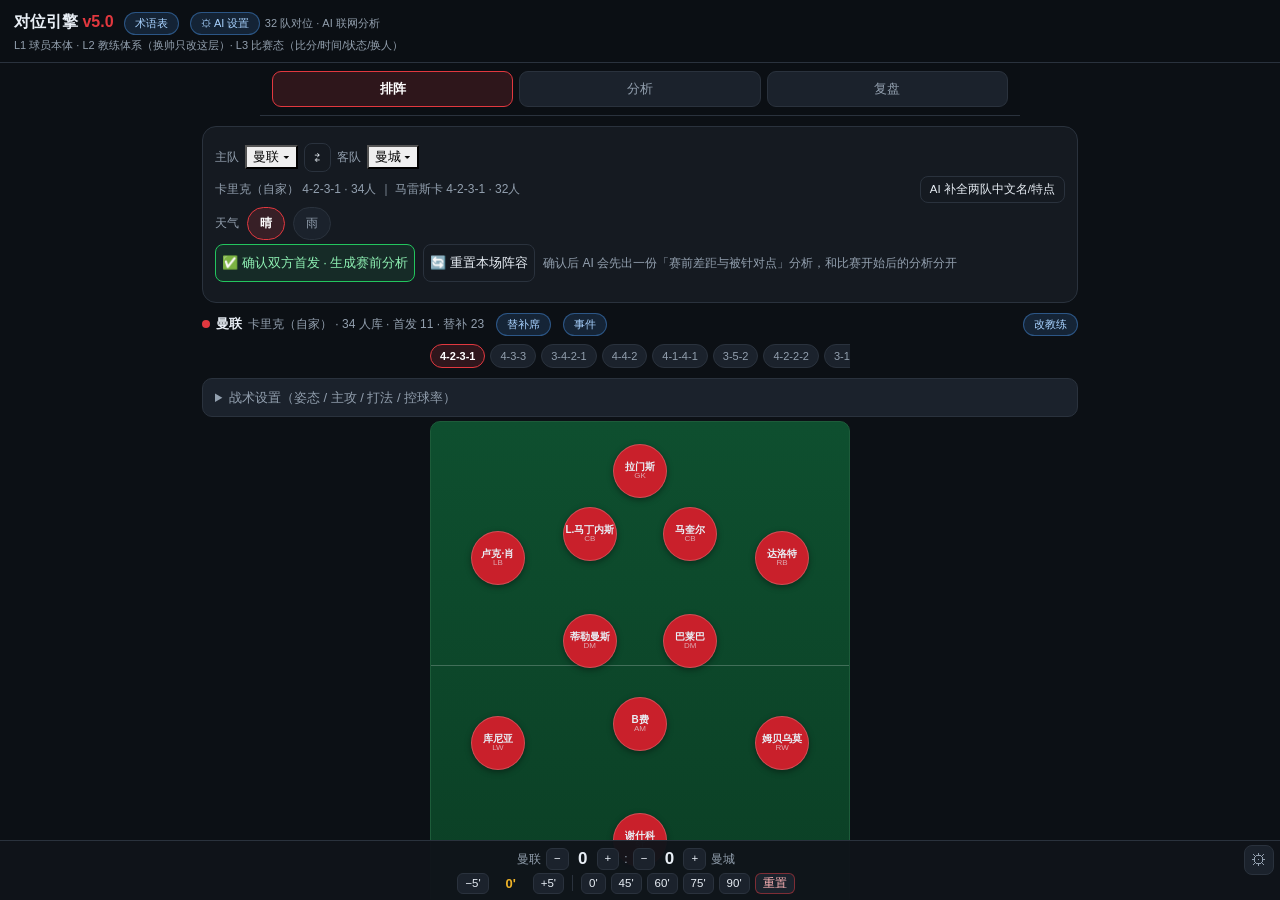
==== tacticboard-engine/index.html @ 01a0c0bc "fix: 修复 GitHub Pages 构建——deepseek-harness gitlink 移除并删除本地副本；tacticboard-engine 从子模块指针转为普通文件（线上引擎 404" ====
<!DOCTYPE html>
<html lang="zh-CN"><head>
<meta charset="utf-8">
<meta name="viewport" content="width=device-width,initial-scale=1,maximum-scale=1,user-scalable=no,viewport-fit=cover">
<meta name="theme-color" content="#0c1015">
<title>对位引擎 v5.0</title>
<link rel="stylesheet" href="engine.css?v=5">
</head>
<body>
<script>
if(location.search.indexOf('embed=1')>=0){document.documentElement.className='embed';}
</script>
<div id="scroll">
<header>
  <h1>对位引擎 <b>v5.0</b>
    <button class="hbtn" onclick="openTermsAll()">术语表</button>
    <button class="hbtn" onclick="TBSettings.open()">⚙ AI 设置</button>
    <span class="mut" style="font-weight:400;font-size:11px">32 队对位 · AI 联网分析</span></h1>
  <div class="sub">L1 球员本体 · L2 教练体系（换帅只改这层）· L3 比赛态（比分/时间/状态/换人）</div>
</header>
<nav id="tabs">
  <button data-tab="lineup" class="on">排阵</button>
  <button data-tab="analysis">分析</button>
  <button data-tab="log">复盘</button>
</nav>
<main>
  <section id="pane-lineup" class="pane on">
    <section id="setup" class="card"></section>
    <section id="pitches"></section>
  </section>
  <section id="pane-analysis" class="pane">
    <section id="analysis"></section>
  </section>
  <section id="pane-log" class="pane">
    <section id="log"></section>
  </section>
</main>
</div>
<div id="hud"></div>
<div id="hudCfg"></div>
<div id="hudShow" class="hudshow" onclick="showHud()">比分 ▲</div>
<div id="sheet"></div>
<script src="../ai/keystore.js?v=1"></script>
<script src="../ai/agent-core.js?v=3"></script>
<script src="../ai/tools-web.js?v=3"></script>
<script src="../ai/settings.js?v=1"></script>
<script src="js/eng-data.js?v=5"></script>
<script src="../data/squads_pl.js?v=6"></script>
<script src="../data/squads_eu.js?v=6"></script>
<script src="js/squads-bridge.js?v=3"></script>
<script src="js/eng-app.js?v=21"></script>
</body></html>
---- tacticboard-engine/engine.css ----
:root{--bg:#0c1015;--card:#151a21;--card2:#1b222c;--line:#2a323d;--txt:#e8eef5;--mut:#93a0af;
--red:#e2383f;--green:#23c55e;--amber:#f0b429;--blue:#4ea1ff;--pitchA:#0e4f2f;--pitchB:#0b3f25}
*{box-sizing:border-box;-webkit-tap-highlight-color:transparent}
html{-webkit-text-size-adjust:100%;text-size-adjust:100%}
body{margin:0;background:var(--bg);color:var(--txt);font:14px/1.5 -apple-system,BlinkMacSystemFont,"PingFang SC",Roboto,"Microsoft YaHei",sans-serif;
  height:100vh;height:100dvh;overflow:hidden}
/* 滚动只发生在 #scroll 内层：文档级永不滚动 → position:fixed 的比分牌在 iOS iframe 里也纹丝不动 */
#scroll{height:100%;overflow-y:auto;-webkit-overflow-scrolling:touch;overscroll-behavior:contain}
header{position:sticky;top:0;z-index:50;background:rgba(12,16,21,.95);backdrop-filter:blur(10px);border-bottom:1px solid var(--line);padding:10px 14px 8px}
h1{margin:0;font-size:16px;font-weight:800}h1 b{color:var(--red)}
.sub{font-size:11px;color:var(--mut);margin-top:2px}
main{max-width:900px;margin:0 auto;padding:10px 12px calc(var(--hud-h,104px) + 18px)}
.card{background:var(--card);border:1px solid var(--line);border-radius:14px;padding:12px;margin-bottom:10px}
.row{display:flex;align-items:center;gap:8px;margin:4px 0}
.mut{color:var(--mut);font-size:12px}
.fml{font-size:13px;font-weight:600}
details{margin:4px 0;border:1px solid var(--line);border-radius:10px;background:var(--card2)}
summary{padding:9px 12px;font-size:13px;cursor:pointer;color:var(--mut)}
.grid2{display:grid;grid-template-columns:1fr 1fr;gap:6px;padding:0 8px 8px}
.tb{background:var(--card);border:1px solid var(--line);color:var(--txt);border-radius:8px;padding:9px 6px;font-size:13px;font-family:inherit}
.tb.on{border-color:var(--red);background:rgba(226,56,63,.14);font-weight:700}
.pitchwrap{margin-bottom:10px}
.phead{display:flex;align-items:center;gap:6px;font-size:13px;margin:2px 0 6px}
.phead .dot{width:8px;height:8px;border-radius:50%;display:inline-block}
.postureHint{font-size:11px;color:#93a0af;text-align:left;margin:0 0 5px;padding:0 2px;line-height:1.4}
.frow{display:flex;gap:5px;overflow-x:auto;padding:2px 0 6px;max-width:420px;margin:0 auto;scrollbar-width:none}
.fchip{flex:0 0 auto;background:var(--card2);border:1px solid var(--line);color:var(--mut);border-radius:99px;padding:5px 9px;font-size:11px;font-family:inherit}
.fchip.on{border-color:var(--red);color:#fff;background:rgba(226,56,63,.16);font-weight:700}
.wxchip{padding:7px 12px;font-size:12px}
.frow.tax{justify-content:center;gap:4px;flex-wrap:wrap}
.fbrk{flex-basis:100%;height:0}
.fchip.desperate{border-color:rgba(226,56,63,.45);color:#ffb4b7}
.fchip.desperate.on{background:rgba(226,56,63,.28);border-color:var(--red);color:#fff}
.fchip.lead{border-color:rgba(78,161,255,.45);color:#a8d2ff}
.fchip.lead.on{background:rgba(78,161,255,.22);border-color:var(--blue);color:#fff}
.sep2{width:1px;height:14px;background:var(--line);margin:0 2px}
.cf{display:inline-block;font-size:10px;border:1px solid;border-radius:99px;padding:0 7px;margin-left:6px;vertical-align:1px}
.legend .at{font-size:12.5px}
.tchips{display:flex;flex-wrap:wrap;gap:6px;margin:2px 0}
.tchip{background:rgba(78,161,255,.14);border:1px solid rgba(78,161,255,.45);color:#a8d2ff;
border-radius:99px;padding:6px 12px;font-size:13px;font-family:inherit}
.tchip:active{transform:scale(.95)}
.pl{margin-top:6px;font-size:13px;color:#bfe3c9;background:rgba(35,197,94,.08);
border-left:2px solid rgba(35,197,94,.5);padding:6px 9px;border-radius:0 6px 6px 0;line-height:1.55}
.pl b{color:#8ef0b3}
.hbtn{background:rgba(78,161,255,.14);border:1px solid rgba(78,161,255,.4);color:#a8d2ff;
border-radius:99px;padding:3px 10px;font-size:11px;font-family:inherit;margin-left:6px}
.mini:active,.tb:active,.fchip:active,.pr:active{transform:scale(.93)}
.mn.pop,.sc.pop{animation:pop .38s ease-out}
@keyframes pop{0%{color:#fff;transform:scale(1.35)}60%{color:var(--amber);transform:scale(1.08)}100%{transform:scale(1)}}
.tk{transition:transform .12s}
.tk:active{transform:translate(-50%,-50%) scale(.9)}
.pitch{position:relative;width:100%;max-width:420px;aspect-ratio:.86;margin:0 auto;background:linear-gradient(180deg,var(--pitchA),var(--pitchB));border:1px solid #1d5c3a;border-radius:10px;overflow:hidden}
.pitch:before{content:"";position:absolute;left:0;right:0;top:50%;height:1px;background:rgba(255,255,255,.22)}
.tk{position:absolute;transform:translate(-50%,-50%);background:#c9202b;border:1.5px solid #fff3;border-radius:50%;width:54px;height:54px;display:flex;flex-direction:column;align-items:center;justify-content:center;font-size:9px;line-height:1.1;text-align:center;box-shadow:0 2px 6px #0006}
.tk b{font-size:10px;font-weight:700;max-width:52px;overflow:hidden;white-space:nowrap}
.tk i{font-style:normal;opacity:.65;font-size:8px}
.tk em{position:absolute;top:-7px;right:-5px;font-style:normal;font-size:13px}
.tk .sbm{position:absolute;bottom:-8px;left:50%;transform:translateX(-50%);font-style:normal;
font-size:9px;background:#111a22;border:1px solid rgba(35,197,94,.6);color:#8ef0b3;
border-radius:99px;padding:1px 5px;white-space:nowrap}
.tk.empty{background:#ffffff10;border:1px dashed #ffffff45;color:#ffffff90}
.tk[data-w=a]{background:#1f6feb}
.hint{font-size:10.5px;color:#6b7887;text-align:center;margin-top:4px}
.sec{font-size:11px;letter-spacing:1.6px;color:var(--mut);margin:14px 0 6px;font-weight:700}
.ac{background:var(--card);border:1px solid var(--line);border-left:3px solid var(--mut);border-radius:10px;padding:10px 11px;margin-bottom:8px}
.ac.l1{border-left-color:var(--amber)}
.ac.l2{border-left-color:var(--red);background:linear-gradient(180deg,rgba(226,56,63,.07),var(--card) 60%)}
.ix{font-size:11.5px;color:#ffb4b7;margin-top:6px;padding:6px 8px;border-radius:7px;background:rgba(226,56,63,.08);border:1px dashed rgba(226,56,63,.28);line-height:1.5}
/* ===== AI 分析层 ===== */
.aibar{display:flex;align-items:center;gap:8px;flex-wrap:wrap;margin:2px 0 10px}
.aiseg{display:flex;background:var(--card2);border:1px solid var(--line);border-radius:10px;padding:2px;gap:2px}
.aiseg button{background:none;border:0;color:var(--mut);font-family:inherit;font-size:12px;padding:6px 10px;border-radius:8px}
.aiseg button.on{background:rgba(226,56,63,.18);color:#fff;font-weight:700}
.aibtns{margin-left:auto;display:flex;gap:6px}
.aibtn{background:var(--card2);border:1px solid var(--line);color:var(--txt);border-radius:9px;
  padding:7px 11px;font-size:12px;font-family:inherit}
.aibtn.live{border-color:rgba(78,161,255,.5);color:#a8d2ff}
.aibtn[disabled]{opacity:.55}
.aihint{font-size:11.5px;color:var(--mut);width:100%;line-height:1.5}
.aihint.warn{color:#ffd479}
.aihint.bad{color:#ffb4b7}
.aiprog{width:100%;height:4px;border-radius:99px;background:#ffffff12;overflow:hidden;margin:4px 0 3px}
.aiprogb{height:100%;background:linear-gradient(90deg,#4ea1ff,#23c55e);transition:width .3s}
.aistage{font-size:11px;color:#a8d2ff}
.aipart{font-size:11px;color:#7d8a99;margin-top:4px;white-space:pre-wrap;max-height:56px;overflow:hidden}
.aicard.expired{opacity:.55}
.aistale{font-size:11.5px;color:#ffd479;background:rgba(240,180,41,.1);
  border:1px dashed rgba(240,180,41,.45);border-radius:8px;padding:7px 9px;margin:0 0 8px;line-height:1.5}
.aibadge{display:inline-block;background:#4ea1ff;color:#04121f;font-weight:800;font-size:9.5px;
  border-radius:4px;padding:1px 4px;margin-right:5px;vertical-align:1px}
.aicard .md p{margin:2px 0;font-size:13px;line-height:1.65;color:var(--txt)}
.aicard .md .mdh{font-weight:800;margin:6px 0 2px}
.aicard .md .mdh1{font-size:15px}.aicard .md .mdh2{font-size:14px}.aicard .md .mdh3{font-size:13px}
.aicard .md ul,.aicard .md ol{margin:3px 0;padding-left:18px}
.aicard .md li{font-size:13px;line-height:1.6}
.aicard .md blockquote{border-left:2px solid var(--blue);padding-left:8px;color:#bcd8ff;margin:5px 0;font-size:12.5px}
.aicard .md code{background:#ffffff12;border-radius:4px;padding:1px 4px;font-size:12px}
.aicard .md pre.mdpre{background:#0b1017;border:1px solid var(--line);border-radius:8px;padding:8px;overflow:auto;font-size:11.5px}
.aifield{margin:10px 0}
.aifield label{display:block;font-size:11.5px;color:var(--mut);margin-bottom:4px}
.aifield input{width:100%;background:var(--card2);border:1px solid var(--line);color:var(--txt);
  border-radius:9px;padding:10px 11px;font-size:13px;font-family:inherit;outline:none}
.aifield input:focus{border-color:var(--red)}
.airow{display:flex;gap:6px}.airow input{flex:1}
.aipresets{display:flex;flex-wrap:wrap;gap:6px}
.aipreset{background:var(--card2);border:1px solid var(--line);color:var(--txt);border-radius:99px;
  padding:6px 11px;font-size:12px;font-family:inherit}
.ainote{font-size:11px;color:#7d8a99;line-height:1.55;margin:10px 0;border-top:1px dashed var(--line);padding-top:8px}
.aifoot{display:flex;gap:8px;margin-top:8px}
.aifield .ok{color:#8ef0b3}
.dirrow{margin-top:2px}
.ah{display:flex;justify-content:space-between;font-size:11px;color:var(--mut);margin-bottom:4px}
.at{font-size:13.5px;line-height:1.6}
.ae{font-size:11px;color:#7d8a99;margin-top:6px;padding-top:6px;border-top:1px dashed #ffffff14;line-height:1.5}
.tlc{background:var(--card);border:1px solid var(--line);border-radius:10px;padding:8px 11px}
.tl{font-size:12px;color:var(--txt);padding:3px 0;border-bottom:1px dashed #ffffff10}
.tl:last-child{border-bottom:0}
.tl b{color:var(--amber);margin-right:6px}
#tabs{position:sticky;top:0;z-index:45;display:flex;gap:6px;padding:8px 12px;
background:rgba(12,16,21,.96);border-bottom:1px solid var(--line);max-width:760px;margin:0 auto}
#tabs button{flex:1;background:var(--card2);border:1px solid var(--line);color:var(--mut);
border-radius:9px;padding:8px 4px;font-size:13px;font-family:inherit}
#tabs button.on{background:rgba(226,56,63,.16);border-color:var(--red);color:#fff;font-weight:700}
.pane{display:none}
.pane.on{display:block}
html.embed header{display:none}
html.embed main{padding-top:6px}
.lesson{background:var(--card);border:1px solid var(--line);border-radius:14px;padding:14px;margin-bottom:12px}
.lesson h3{margin:0 0 8px;font-size:15px}
.lesson p{font-size:13.5px;line-height:1.7;margin:7px 0;color:#d3dce6}
.lesson p b{color:#fff}
.lesson .egline{margin:5px 0;font-size:12.5px;line-height:1.6}
.eg{background:rgba(78,161,255,.08);border-left:2px solid rgba(78,161,255,.5);
padding:8px 10px;border-radius:0 8px 8px 0;font-size:12.5px;color:#bcd8ff;margin:8px 0}
.qz{margin-top:10px;border-top:1px dashed #ffffff14;padding-top:10px}
.qz .qq{font-size:13px;margin-bottom:6px}
.qz .opt{display:block;width:100%;text-align:left;background:var(--card2);border:1px solid var(--line);
color:var(--txt);border-radius:8px;padding:8px 10px;font-size:12.5px;font-family:inherit;margin:5px 0}
.qz .opt.ok{border-color:var(--green);background:rgba(35,197,94,.12)}
.qz .opt.no{border-color:var(--red);background:rgba(226,56,63,.12)}
.qz .why{font-size:12px;color:var(--mut);margin-top:6px;line-height:1.6}
.dhead{background:var(--card);border:1px solid var(--line);border-radius:14px;padding:12px;margin-bottom:10px}
.dstate{font-size:14px;line-height:1.5;overflow-wrap:anywhere}
.dstate b{color:#fff}
.dmeta{font-size:11px;color:var(--mut);margin-top:4px;line-height:1.55;overflow-wrap:anywhere}
.dlegend{font-size:11.5px;color:#8b98a7;line-height:1.6;margin-top:8px;border-top:1px dashed #ffffff14;padding-top:7px}
.dprog{display:flex;justify-content:space-between;align-items:center;font-size:11px;color:var(--mut);margin:10px 2px 6px}
.ldots{display:flex;gap:5px;align-items:center}
.ldots span{width:7px;height:7px;border-radius:99px;background:#ffffff1f;display:block;transition:width .15s}
.ldots span.now{background:var(--red);width:18px}
.ldots span.done{background:var(--green)}
.dcard{background:var(--card);border:1px solid var(--line);border-radius:14px;padding:13px;margin-bottom:10px}
.dtop{display:flex;justify-content:space-between;align-items:center;margin-bottom:8px}
.dtype{font-size:10px;letter-spacing:1.2px;color:#a8d2ff;background:rgba(78,161,255,.12);
border:1px solid rgba(78,161,255,.35);border-radius:99px;padding:2px 8px}
.dscenario{background:rgba(78,161,255,.08);border-left:2px solid rgba(78,161,255,.5);
border-radius:0 8px 8px 0;padding:8px 10px;font-size:12.5px;line-height:1.6;color:#bcd8ff;overflow-wrap:anywhere}
.dq{font-size:14px;line-height:1.6;margin:11px 0 8px;font-weight:700;overflow-wrap:anywhere}
.dopt{display:flex;gap:8px;align-items:flex-start;width:100%;text-align:left;background:var(--card2);
border:1px solid var(--line);color:var(--txt);border-radius:9px;padding:10px 11px;font-size:12.5px;
line-height:1.55;font-family:inherit;margin:6px 0;min-height:42px;overflow-wrap:anywhere}
.dopt b{color:var(--mut);font-size:11px;flex:0 0 14px;padding-top:2px}
.dopt span{flex:1}
.dopt.ok{border-color:var(--green);background:rgba(35,197,94,.12)}
.dopt.no{border-color:var(--red);background:rgba(226,56,63,.12)}
.dwhy{margin-top:10px;border-top:1px dashed #ffffff14;padding-top:9px}
.dres{font-size:12.5px;font-weight:700;margin-bottom:5px}
.dres.ok{color:#8ef0b3}
.dres.no{color:#ffb4b7}
.dwhytxt{font-size:12.5px;line-height:1.65;color:#d3dce6;overflow-wrap:anywhere}
.dev{font-size:11px;color:#7d8a99;line-height:1.55;margin-top:7px;overflow-wrap:anywhere}
.dev b{color:#9fb0c1}
.dcf{margin-top:6px;text-align:right}
.dbtn{background:var(--card2);border:1px solid var(--line);color:var(--txt);border-radius:9px;
padding:10px 12px;font-size:13px;font-family:inherit;min-height:42px}
.dbtn:active{transform:scale(.97)}
.dbtn.primary{background:rgba(226,56,63,.18);border-color:var(--red);color:#fff;font-weight:700}
.dnext{width:100%;margin-top:10px}
.dsum{background:var(--card);border:1px solid var(--line);border-radius:14px;padding:16px;margin-bottom:10px;text-align:center}
.dsumh{font-size:12px;letter-spacing:1.4px;color:var(--mut);font-weight:700}
.dscore{font-size:22px;font-weight:800;margin:8px 0 4px}
.dsub{font-size:12px;color:var(--mut);line-height:1.6}
.dacts{display:flex;gap:8px;margin-top:12px}
.dacts .dbtn{flex:1}
.dempty{background:rgba(240,180,41,.08);border:1px solid rgba(240,180,41,.3);border-radius:12px;
padding:12px;font-size:12.5px;line-height:1.65;color:#e8cf9b;margin-bottom:10px}
.dquick{background:var(--card);border:1px solid var(--line);border-radius:12px;padding:10px 12px;margin:12px 0 20px}
.dquick summary{font-size:12.5px;color:#a8d2ff;font-weight:700;cursor:pointer}
.dqrow{margin-top:10px;border-top:1px dashed #ffffff10;padding-top:8px}
.dqrow b{font-size:12.5px}
.dqrow p{font-size:12px;line-height:1.65;color:#b9c6d3;margin:4px 0 0}
.dqrow .tchip{padding:2px 7px;font-size:11px;vertical-align:1px}
.lg{position:relative;background:var(--card);border:1px solid var(--line);border-radius:12px;padding:11px;margin-bottom:8px}
.lg .m{font-size:11px;color:var(--mut);margin-bottom:4px;padding-right:62px}
.lg .c{font-size:13.5px;line-height:1.6;overflow-wrap:anywhere;word-break:break-word}
.lg .x{float:right;background:none;border:0;color:#6b7887;font-size:14px}
.lgx{position:absolute;top:6px;right:6px;display:flex;align-items:center;gap:6px}
.lgx .x{float:none;font-size:15px;line-height:1;padding:4px 5px;min-width:24px;min-height:24px;border-radius:5px}
.lgx .x.edit{color:#a8d2ff}
.lgx .x.del{color:#ffb4b7}
.edtag{display:inline-block;font-size:10px;border:1px solid rgba(78,161,255,.45);color:#a8d2ff;border-radius:99px;padding:0 6px;margin-left:4px;vertical-align:1px}
.editbar{background:rgba(78,161,255,.1);border:1px solid rgba(78,161,255,.35);border-left:3px solid var(--blue);border-radius:8px;padding:8px 10px;margin:8px 0;font-size:12px;line-height:1.5;color:#bcd8ff;overflow-wrap:anywhere}
textarea{width:100%;min-height:74px;background:var(--card2);border:1px solid var(--line);
border-radius:10px;color:var(--txt);padding:10px;font-size:13.5px;font-family:inherit;resize:vertical}
.hbtn2{background:linear-gradient(180deg,#e2383f,#a32228);border:0;color:#fff;border-radius:10px;
padding:10px 14px;font-size:13.5px;font-family:inherit;width:100%;margin-top:8px}
#hud{position:fixed;bottom:0;left:0;right:0;z-index:60;background:rgba(16,20,26,.97);border-top:1px solid var(--line);padding:4px 36px calc(5px + env(safe-area-inset-bottom)) 8px;transition:transform .22s ease,background .2s ease}
.hRow{display:flex;align-items:center;gap:5px;justify-content:center;margin:1px 0}
.hTeam{font-size:12px;color:var(--mut);max-width:22vw;overflow:hidden;text-overflow:ellipsis;white-space:nowrap}
.sc{font-size:17px;min-width:18px;text-align:center;cursor:pointer}
.goal{font-size:14px;padding:5px 9px;border-color:#3a4552}
.mn{font-size:13px;min-width:34px;text-align:center;color:var(--amber)}
.mini{background:var(--card2);border:1px solid var(--line);color:var(--txt);border-radius:6px;padding:4px 7px;font-size:11.5px;font-family:inherit;line-height:1}
.hcfg{position:absolute;right:6px;top:4px;z-index:2;width:30px;height:30px;padding:0;border-radius:8px;background:var(--card2);border:1px solid var(--line);color:var(--mut);font-size:16px;line-height:1;font-family:inherit}
.hcfg:active{transform:scale(.92)}
#hud.hud-compact{padding-top:2px;padding-bottom:calc(3px + env(safe-area-inset-bottom))}
.hud-compact .hRow{gap:3px;margin:0}
.hud-compact .mini{padding:2px 4px;font-size:10px}
.hud-compact .goal{font-size:12px;padding:3px 6px}
.hud-compact .sc{font-size:15px;min-width:16px}
.hud-compact .mn{font-size:12px;min-width:28px}
.hud-compact .hTeam{font-size:11px;max-width:20vw}
.hud-compact .hcfg{width:30px;height:30px;font-size:16px;top:2px}
#hud.hud-large{padding-top:6px;padding-bottom:calc(7px + env(safe-area-inset-bottom))}
.hud-large .hRow{gap:6px;margin:2px 0;flex-wrap:wrap}
.hud-large .mini{padding:6px 9px;font-size:13px}
.hud-large .goal{font-size:16px;padding:7px 10px}
.hud-large .sc{font-size:20px;min-width:20px}
.hud-large .mn{font-size:15px;min-width:38px}
.hud-large .hTeam{font-size:13px;max-width:22vw}
.hud-large .hcfg{width:32px;height:32px;font-size:17px;top:6px}
#hud.hud-semi{background:rgba(16,20,26,.72);backdrop-filter:blur(4px)}
#hud.hud-hidden{transform:translateY(110%)}
#hudShow{position:fixed;left:50%;bottom:calc(8px + env(safe-area-inset-bottom));transform:translateX(-50%);z-index:61;display:none;background:var(--card);border:1px solid var(--line);color:var(--txt);border-radius:99px;padding:9px 16px;font-size:12px;font-family:inherit;box-shadow:0 4px 12px #0006}
#hudShow.on{display:block}
#hudCfg{position:fixed;left:12px;right:12px;max-width:380px;margin:0 auto;bottom:calc(var(--hud-h,104px) + 10px);z-index:70;background:var(--card);border:1px solid var(--line);border-radius:14px;padding:12px;box-shadow:0 10px 28px #0009;display:none}
#hudCfg.on{display:block}
.hudcfg-h{display:flex;justify-content:space-between;align-items:center;margin-bottom:8px}
.hudcfg-h b{font-size:13px}
.hudcfg-h .x{background:none;border:0;color:var(--mut);font-size:20px;line-height:1;padding:6px 8px;min-width:34px;min-height:34px}
.hudcfg-row{display:flex;align-items:center;flex-wrap:wrap;gap:6px;margin:7px 0}
.hudcfg-row .mut{min-width:34px;font-size:11px}
.hudcfg .fchip{padding:7px 12px;font-size:12px}
.hudcfg-tip{font-size:10.5px;color:var(--mut);line-height:1.45;margin-top:8px}
.warnb{border-color:rgba(226,56,63,.5);color:#ffb4b7}
.sep{width:1px;height:16px;background:var(--line);margin:0 3px}
#sheet{position:fixed;inset:0;z-index:100;background:#0009;display:none;align-items:flex-end}
#sheet.on{display:flex}
.sheetIn{background:var(--card);width:100%;max-height:78vh;overflow:auto;border-radius:16px 16px 0 0;padding:12px 12px calc(12px + env(safe-area-inset-bottom))}
.sh{display:flex;justify-content:space-between;align-items:center;margin-bottom:8px}
.sh .x{background:none;border:0;color:var(--mut);font-size:18px}
.strow{display:flex;align-items:center;gap:6px;margin:6px 0 10px;flex-wrap:wrap}
.st{background:var(--card2);border:1px solid var(--line);border-radius:8px;font-size:16px;width:42px;height:36px}
.st.on{border-color:var(--red);background:rgba(226,56,63,.15)}
.lov{font-size:11px;color:var(--mut);margin:8px 0 4px}
.lgrp{font-size:11px;font-weight:700;color:#c9d4df;padding:7px 2px 3px;margin-top:2px;border-bottom:1px dashed #ffffff10}
.lgrp em{font-style:normal;font-weight:400;color:var(--mut);font-size:10.5px;margin-left:2px}
.plist{display:flex;flex-direction:column;gap:5px}
.pr{display:flex;justify-content:space-between;align-items:center;gap:8px;background:var(--card2);border:1px solid var(--line);border-radius:9px;padding:9px 11px;color:var(--txt);font-family:inherit;text-align:left;font-size:13px}
.pr.on{border-color:var(--green)}
.pr.used{opacity:.55}
.pr em{font-style:normal;font-size:11px;color:var(--green);white-space:nowrap}

/* ================= v5.0 新增 ================= */
/* 战术打法 & 控球率 */
.playchip{border-color:rgba(240,180,41,.4);color:#ffe1a1}
.playchip.on{border-color:var(--amber);background:rgba(240,180,41,.16);color:#fff}
.possRow{display:flex;align-items:center;gap:8px;margin:6px 0 2px}
.possRow input[type=range]{flex:1;accent-color:var(--blue);min-width:90px}
.possRow .pv{font-size:12px;color:#a8d2ff;min-width:64px;text-align:right}
/* 教练面板子页签 */
.ctabs{display:flex;gap:6px;flex-wrap:wrap;margin:8px 0 4px}
.ctabs button{background:var(--card2);border:1px solid var(--line);color:var(--mut);border-radius:8px;padding:6px 10px;font-size:12px;font-family:inherit}
.ctabs button.on{border-color:var(--red);color:#fff;background:rgba(226,56,63,.14);font-weight:700}
.caxrow{display:flex;justify-content:space-between;align-items:center;margin:7px 0;gap:8px}
.caxrow .cl{font-size:12.5px;line-height:1.35}
.caxrow .cl .mut{font-size:10.5px}
.cbtns{display:flex;gap:3px;flex:none}
.cbtns button{min-width:26px;padding:5px 0}
.ctext{width:100%;background:var(--card2);border:1px solid var(--line);border-radius:8px;color:var(--txt);padding:8px;font-size:12.5px;font-family:inherit;min-height:38px}
.aisec{margin:6px 0}
.aisec .sh2{font-size:12px;color:#a8d2ff;font-weight:700;margin:8px 0 4px;letter-spacing:1px}
/* 赛前分析确认条 */
.confirmBar{display:flex;gap:8px;align-items:center;flex-wrap:wrap;margin:2px 0 8px}
.confirmBar .cok{border-color:var(--green);color:#8ef0b3;background:rgba(35,197,94,.1)}
/* AI 分区标题 */
.perspH{display:flex;align-items:center;gap:8px;margin:12px 0 4px;font-size:13px;font-weight:800;color:#a8d2ff}
.perspH .line{flex:1;height:1px;background:var(--line)}
/* 术语卡展开 */
.termDef{font-size:12.5px;color:#cdd7e1;line-height:1.6;border-left:3px solid var(--blue);padding:6px 10px;margin:6px 0;background:var(--card2);border-radius:0 8px 8px 0}
/* 匹配球员结果 */
.matchli{display:flex;justify-content:space-between;gap:8px;align-items:baseline;border-bottom:1px dashed var(--line);padding:6px 2px;font-size:12.5px}
.matchli .sc{color:var(--amber);font-weight:800;flex:none}
.matchli .rk{color:#ffb4b7;font-size:11.5px}
/* 雷达图（搜索板块也用） */
.radarwrap{display:flex;justify-content:center;margin:6px 0}
/* 选队按钮小国旗色点 */
.tdot{display:inline-block;width:8px;height:8px;border-radius:50%;margin-right:5px;vertical-align:1px;background:var(--mut)}

/* v5.1 选队按钮（原 select 改按钮+底部弹窗） */
button.teamSel{appearance:none;-webkit-appearance:none;text-align:center;cursor:pointer;font-family:inherit}
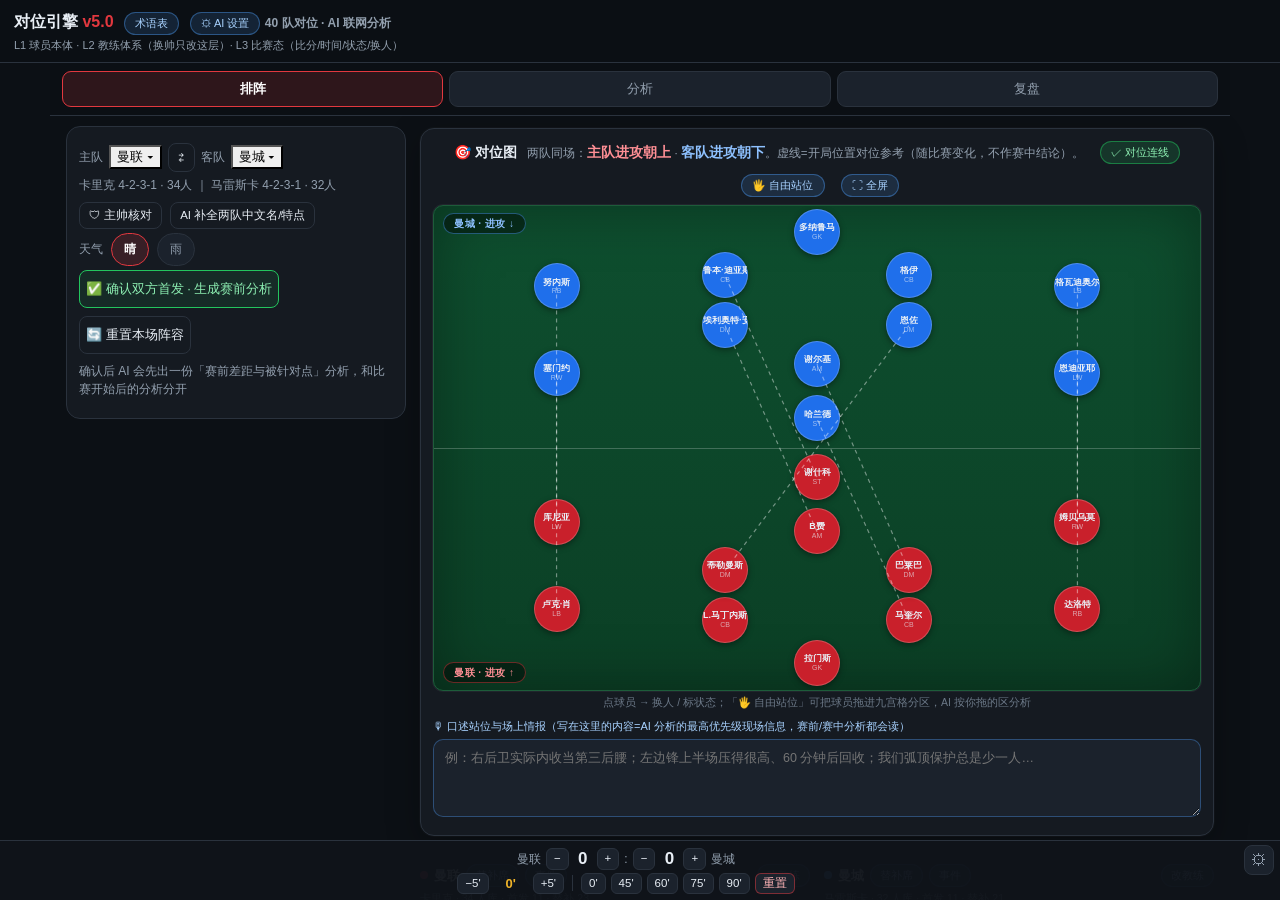
==== commit e977e1c4: "v5.1 大更新：模拟器扩至 40 队 + 对位连线重做 + 自由站位九宫格 + 角色适配 AI 版 + 球队看板九大模块 + 主题换色 一/十 新增 7 队（罗马/勒沃库森/弗赖堡/毕尔巴鄂竞技/比" ====
--- a/tacticboard-engine/index.html
+++ b/tacticboard-engine/index.html
@@ -4,7 +4,7 @@
 <meta name="viewport" content="width=device-width,initial-scale=1,maximum-scale=1,user-scalable=no,viewport-fit=cover">
 <meta name="theme-color" content="#0c1015">
 <title>对位引擎 v5.0</title>
-<link rel="stylesheet" href="engine.css?v=5">
+<link rel="stylesheet" href="engine.css?v=10">
 </head>
 <body>
 <script>
@@ -15,7 +15,7 @@
   <h1>对位引擎 <b>v5.0</b>
     <button class="hbtn" onclick="openTermsAll()">术语表</button>
     <button class="hbtn" onclick="TBSettings.open()">⚙ AI 设置</button>
-    <span class="mut" style="font-weight:400;font-size:11px">32 队对位 · AI 联网分析</span></h1>
+    <span class="mut" id="teamCountSpan">40 队对位 · AI 联网分析</span></h1>
   <div class="sub">L1 球员本体 · L2 教练体系（换帅只改这层）· L3 比赛态（比分/时间/状态/换人）</div>
 </header>
 <nav id="tabs">
@@ -25,8 +25,10 @@
 </nav>
 <main>
   <section id="pane-lineup" class="pane on">
-    <section id="setup" class="card"></section>
-    <section id="pitches"></section>
+    <div class="lineupgrid">
+      <section id="setup" class="card"></section>
+      <section id="pitches"></section>
+    </div>
   </section>
   <section id="pane-analysis" class="pane">
     <section id="analysis"></section>
@@ -40,13 +42,14 @@
 <div id="hudCfg"></div>
 <div id="hudShow" class="hudshow" onclick="showHud()">比分 ▲</div>
 <div id="sheet"></div>
-<script src="../ai/keystore.js?v=1"></script>
+<script src="../ai/keystore.js?v=2"></script>
 <script src="../ai/agent-core.js?v=3"></script>
-<script src="../ai/tools-web.js?v=3"></script>
-<script src="../ai/settings.js?v=1"></script>
-<script src="js/eng-data.js?v=5"></script>
-<script src="../data/squads_pl.js?v=6"></script>
-<script src="../data/squads_eu.js?v=6"></script>
+<script src="../ai/tools-web.js?v=6"></script>
+<script src="../ai/settings.js?v=11"></script>
+<script src="js/eng-data.js?v=6"></script>
+<script src="../data/squads_pl.js?v=7"></script>
+<script src="../data/squads_eu.js?v=7"></script>
+<script src="../data/coaches.js?v=2"></script>
 <script src="js/squads-bridge.js?v=3"></script>
-<script src="js/eng-app.js?v=21"></script>
+<script src="js/eng-app.js?v=26"></script>
 </body></html>
--- a/tacticboard-engine/engine.css
+++ b/tacticboard-engine/engine.css
@@ -1,5 +1,5 @@
 :root{--bg:#0c1015;--card:#151a21;--card2:#1b222c;--line:#2a323d;--txt:#e8eef5;--mut:#93a0af;
---red:#e2383f;--green:#23c55e;--amber:#f0b429;--blue:#4ea1ff;--pitchA:#0e4f2f;--pitchB:#0b3f25}
+--red:#e2383f;--red-rgb:226,56,63;--green:#23c55e;--amber:#f0b429;--blue:#4ea1ff;--pitchA:#0e4f2f;--pitchB:#0b3f25}
 *{box-sizing:border-box;-webkit-tap-highlight-color:transparent}
 html{-webkit-text-size-adjust:100%;text-size-adjust:100%}
 body{margin:0;background:var(--bg);color:var(--txt);font:14px/1.5 -apple-system,BlinkMacSystemFont,"PingFang SC",Roboto,"Microsoft YaHei",sans-serif;
@@ -18,19 +18,19 @@
 summary{padding:9px 12px;font-size:13px;cursor:pointer;color:var(--mut)}
 .grid2{display:grid;grid-template-columns:1fr 1fr;gap:6px;padding:0 8px 8px}
 .tb{background:var(--card);border:1px solid var(--line);color:var(--txt);border-radius:8px;padding:9px 6px;font-size:13px;font-family:inherit}
-.tb.on{border-color:var(--red);background:rgba(226,56,63,.14);font-weight:700}
+.tb.on{border-color:var(--red);background:rgba(var(--red-rgb),.14);font-weight:700}
 .pitchwrap{margin-bottom:10px}
 .phead{display:flex;align-items:center;gap:6px;font-size:13px;margin:2px 0 6px}
 .phead .dot{width:8px;height:8px;border-radius:50%;display:inline-block}
 .postureHint{font-size:11px;color:#93a0af;text-align:left;margin:0 0 5px;padding:0 2px;line-height:1.4}
 .frow{display:flex;gap:5px;overflow-x:auto;padding:2px 0 6px;max-width:420px;margin:0 auto;scrollbar-width:none}
 .fchip{flex:0 0 auto;background:var(--card2);border:1px solid var(--line);color:var(--mut);border-radius:99px;padding:5px 9px;font-size:11px;font-family:inherit}
-.fchip.on{border-color:var(--red);color:#fff;background:rgba(226,56,63,.16);font-weight:700}
+.fchip.on{border-color:var(--red);color:#fff;background:rgba(var(--red-rgb),.16);font-weight:700}
 .wxchip{padding:7px 12px;font-size:12px}
 .frow.tax{justify-content:center;gap:4px;flex-wrap:wrap}
 .fbrk{flex-basis:100%;height:0}
-.fchip.desperate{border-color:rgba(226,56,63,.45);color:#ffb4b7}
-.fchip.desperate.on{background:rgba(226,56,63,.28);border-color:var(--red);color:#fff}
+.fchip.desperate{border-color:rgba(var(--red-rgb),.45);color:#ffb4b7}
+.fchip.desperate.on{background:rgba(var(--red-rgb),.28);border-color:var(--red);color:#fff}
 .fchip.lead{border-color:rgba(78,161,255,.45);color:#a8d2ff}
 .fchip.lead.on{background:rgba(78,161,255,.22);border-color:var(--blue);color:#fff}
 .sep2{width:1px;height:14px;background:var(--line);margin:0 2px}
@@ -65,13 +65,13 @@
 .sec{font-size:11px;letter-spacing:1.6px;color:var(--mut);margin:14px 0 6px;font-weight:700}
 .ac{background:var(--card);border:1px solid var(--line);border-left:3px solid var(--mut);border-radius:10px;padding:10px 11px;margin-bottom:8px}
 .ac.l1{border-left-color:var(--amber)}
-.ac.l2{border-left-color:var(--red);background:linear-gradient(180deg,rgba(226,56,63,.07),var(--card) 60%)}
-.ix{font-size:11.5px;color:#ffb4b7;margin-top:6px;padding:6px 8px;border-radius:7px;background:rgba(226,56,63,.08);border:1px dashed rgba(226,56,63,.28);line-height:1.5}
+.ac.l2{border-left-color:var(--red);background:linear-gradient(180deg,rgba(var(--red-rgb),.07),var(--card) 60%)}
+.ix{font-size:11.5px;color:#ffb4b7;margin-top:6px;padding:6px 8px;border-radius:7px;background:rgba(var(--red-rgb),.08);border:1px dashed rgba(var(--red-rgb),.28);line-height:1.5}
 /* ===== AI 分析层 ===== */
 .aibar{display:flex;align-items:center;gap:8px;flex-wrap:wrap;margin:2px 0 10px}
 .aiseg{display:flex;background:var(--card2);border:1px solid var(--line);border-radius:10px;padding:2px;gap:2px}
 .aiseg button{background:none;border:0;color:var(--mut);font-family:inherit;font-size:12px;padding:6px 10px;border-radius:8px}
-.aiseg button.on{background:rgba(226,56,63,.18);color:#fff;font-weight:700}
+.aiseg button.on{background:rgba(var(--red-rgb),.18);color:#fff;font-weight:700}
 .aibtns{margin-left:auto;display:flex;gap:6px}
 .aibtn{background:var(--card2);border:1px solid var(--line);color:var(--txt);border-radius:9px;
   padding:7px 11px;font-size:12px;font-family:inherit}
@@ -121,7 +121,7 @@
 background:rgba(12,16,21,.96);border-bottom:1px solid var(--line);max-width:760px;margin:0 auto}
 #tabs button{flex:1;background:var(--card2);border:1px solid var(--line);color:var(--mut);
 border-radius:9px;padding:8px 4px;font-size:13px;font-family:inherit}
-#tabs button.on{background:rgba(226,56,63,.16);border-color:var(--red);color:#fff;font-weight:700}
+#tabs button.on{background:rgba(var(--red-rgb),.16);border-color:var(--red);color:#fff;font-weight:700}
 .pane{display:none}
 .pane.on{display:block}
 html.embed header{display:none}
@@ -138,7 +138,7 @@
 .qz .opt{display:block;width:100%;text-align:left;background:var(--card2);border:1px solid var(--line);
 color:var(--txt);border-radius:8px;padding:8px 10px;font-size:12.5px;font-family:inherit;margin:5px 0}
 .qz .opt.ok{border-color:var(--green);background:rgba(35,197,94,.12)}
-.qz .opt.no{border-color:var(--red);background:rgba(226,56,63,.12)}
+.qz .opt.no{border-color:var(--red);background:rgba(var(--red-rgb),.12)}
 .qz .why{font-size:12px;color:var(--mut);margin-top:6px;line-height:1.6}
 .dhead{background:var(--card);border:1px solid var(--line);border-radius:14px;padding:12px;margin-bottom:10px}
 .dstate{font-size:14px;line-height:1.5;overflow-wrap:anywhere}
@@ -163,7 +163,7 @@
 .dopt b{color:var(--mut);font-size:11px;flex:0 0 14px;padding-top:2px}
 .dopt span{flex:1}
 .dopt.ok{border-color:var(--green);background:rgba(35,197,94,.12)}
-.dopt.no{border-color:var(--red);background:rgba(226,56,63,.12)}
+.dopt.no{border-color:var(--red);background:rgba(var(--red-rgb),.12)}
 .dwhy{margin-top:10px;border-top:1px dashed #ffffff14;padding-top:9px}
 .dres{font-size:12.5px;font-weight:700;margin-bottom:5px}
 .dres.ok{color:#8ef0b3}
@@ -175,7 +175,7 @@
 .dbtn{background:var(--card2);border:1px solid var(--line);color:var(--txt);border-radius:9px;
 padding:10px 12px;font-size:13px;font-family:inherit;min-height:42px}
 .dbtn:active{transform:scale(.97)}
-.dbtn.primary{background:rgba(226,56,63,.18);border-color:var(--red);color:#fff;font-weight:700}
+.dbtn.primary{background:rgba(var(--red-rgb),.18);border-color:var(--red);color:#fff;font-weight:700}
 .dnext{width:100%;margin-top:10px}
 .dsum{background:var(--card);border:1px solid var(--line);border-radius:14px;padding:16px;margin-bottom:10px;text-align:center}
 .dsumh{font-size:12px;letter-spacing:1.4px;color:var(--mut);font-weight:700}
@@ -203,7 +203,7 @@
 .editbar{background:rgba(78,161,255,.1);border:1px solid rgba(78,161,255,.35);border-left:3px solid var(--blue);border-radius:8px;padding:8px 10px;margin:8px 0;font-size:12px;line-height:1.5;color:#bcd8ff;overflow-wrap:anywhere}
 textarea{width:100%;min-height:74px;background:var(--card2);border:1px solid var(--line);
 border-radius:10px;color:var(--txt);padding:10px;font-size:13.5px;font-family:inherit;resize:vertical}
-.hbtn2{background:linear-gradient(180deg,#e2383f,#a32228);border:0;color:#fff;border-radius:10px;
+.hbtn2{background:linear-gradient(180deg,var(--red),var(--red2));border:0;color:#fff;border-radius:10px;
 padding:10px 14px;font-size:13.5px;font-family:inherit;width:100%;margin-top:8px}
 #hud{position:fixed;bottom:0;left:0;right:0;z-index:60;background:rgba(16,20,26,.97);border-top:1px solid var(--line);padding:4px 36px calc(5px + env(safe-area-inset-bottom)) 8px;transition:transform .22s ease,background .2s ease}
 .hRow{display:flex;align-items:center;gap:5px;justify-content:center;margin:1px 0}
@@ -243,7 +243,7 @@
 .hudcfg-row .mut{min-width:34px;font-size:11px}
 .hudcfg .fchip{padding:7px 12px;font-size:12px}
 .hudcfg-tip{font-size:10.5px;color:var(--mut);line-height:1.45;margin-top:8px}
-.warnb{border-color:rgba(226,56,63,.5);color:#ffb4b7}
+.warnb{border-color:rgba(var(--red-rgb),.5);color:#ffb4b7}
 .sep{width:1px;height:16px;background:var(--line);margin:0 3px}
 #sheet{position:fixed;inset:0;z-index:100;background:#0009;display:none;align-items:flex-end}
 #sheet.on{display:flex}
@@ -252,7 +252,7 @@
 .sh .x{background:none;border:0;color:var(--mut);font-size:18px}
 .strow{display:flex;align-items:center;gap:6px;margin:6px 0 10px;flex-wrap:wrap}
 .st{background:var(--card2);border:1px solid var(--line);border-radius:8px;font-size:16px;width:42px;height:36px}
-.st.on{border-color:var(--red);background:rgba(226,56,63,.15)}
+.st.on{border-color:var(--red);background:rgba(var(--red-rgb),.15)}
 .lov{font-size:11px;color:var(--mut);margin:8px 0 4px}
 .lgrp{font-size:11px;font-weight:700;color:#c9d4df;padding:7px 2px 3px;margin-top:2px;border-bottom:1px dashed #ffffff10}
 .lgrp em{font-style:normal;font-weight:400;color:var(--mut);font-size:10.5px;margin-left:2px}
@@ -272,7 +272,7 @@
 /* 教练面板子页签 */
 .ctabs{display:flex;gap:6px;flex-wrap:wrap;margin:8px 0 4px}
 .ctabs button{background:var(--card2);border:1px solid var(--line);color:var(--mut);border-radius:8px;padding:6px 10px;font-size:12px;font-family:inherit}
-.ctabs button.on{border-color:var(--red);color:#fff;background:rgba(226,56,63,.14);font-weight:700}
+.ctabs button.on{border-color:var(--red);color:#fff;background:rgba(var(--red-rgb),.14);font-weight:700}
 .caxrow{display:flex;justify-content:space-between;align-items:center;margin:7px 0;gap:8px}
 .caxrow .cl{font-size:12.5px;line-height:1.35}
 .caxrow .cl .mut{font-size:10.5px}
@@ -300,3 +300,256 @@
 
 /* v5.1 选队按钮（原 select 改按钮+底部弹窗） */
 button.teamSel{appearance:none;-webkit-appearance:none;text-align:center;cursor:pointer;font-family:inherit}
+
+/* =========================================================================
+   v5.2 追加：桌面端外壳 · 分析板块重排 · 换人弹窗 · 主帅核对表
+   （问题三 / 问题四 / 问题五 + 电脑视角适配）
+   ========================================================================= */
+
+/* ---------- ① 主帅状态徽标 ---------- */
+.ctag{display:inline-block;font-size:9.5px;line-height:1;border:1px solid rgba(240,180,41,.45);
+  color:#f0b429;border-radius:99px;padding:2px 6px;margin-left:4px;vertical-align:1px}
+
+/* ---------- ② AI 分析台：容器不再当 flex 父级（之前未闭合导致所有卡片挤进 toolbar） ---------- */
+.aibar{display:block;background:linear-gradient(180deg,rgba(78,161,255,.07),rgba(21,26,33,.0) 70%);
+  border:1px solid var(--line);border-radius:14px;padding:11px 12px;margin:2px 0 12px}
+.aibar-head{display:flex;align-items:center;gap:10px;flex-wrap:wrap}
+.aibar-head b{font-size:13.5px;color:#dbe7f4}
+.aibar-sub{font-size:11px;color:var(--mut);min-width:0;overflow:hidden;text-overflow:ellipsis;white-space:nowrap}
+.aibar-live{margin-left:auto;font-size:10.5px;color:#8ef0b3;border:1px solid rgba(35,197,94,.35);
+  background:rgba(35,197,94,.08);border-radius:99px;padding:2px 9px}
+.aibtns{display:flex;flex-wrap:wrap;gap:6px;margin:9px 0 0}
+.aibar-note{font-size:11px;color:#7d8a99;margin-top:8px;line-height:1.5}
+.aibar-status{margin-top:8px}
+.aibar-status .aihint{display:block;width:auto}
+.anbody{max-width:1080px;margin:0 auto}
+
+/* ---------- ③ 分析分区：统一卡片宽度 + 等高栅格 ---------- */
+.ansec{margin:10px 0 4px}
+.ansech{display:flex;align-items:center;gap:8px;margin:12px 0 7px}
+.ansecb{width:3px;height:13px;border-radius:2px;background:linear-gradient(180deg,var(--red),#4ea1ff)}
+.ansect{font-size:12.5px;font-weight:800;letter-spacing:.6px;color:#cfe0f0}
+.anscen{font-size:10.5px;color:var(--mut);border:1px solid var(--line);border-radius:99px;padding:1px 7px}
+.acgrid,.anmeta{display:grid;grid-template-columns:1fr;gap:8px}
+@media (min-width:1180px){
+  .acgrid{grid-template-columns:repeat(2,minmax(0,1fr))}
+  .anmeta{grid-template-columns:repeat(2,minmax(0,1fr))}
+}
+.acgrid>.ac,.anmeta>.ac,.anmeta>.ac.l0,.anmeta>.ac.l1{width:100%;margin:0;box-sizing:border-box}
+.ac{border-radius:12px;padding:11px 13px}
+.ac .ah{align-items:center;gap:8px}
+.ac .ah .tag{font-size:10.5px;letter-spacing:.4px;color:#b9c9db}
+.ac .at{font-size:13px;line-height:1.62}
+.anmeta>.tlcard{background:var(--card);border:1px solid var(--line);border-radius:12px;margin:0;overflow:hidden}
+.anmeta>.tlcard>summary{padding:9px 12px}
+
+/* ---------- ④ 换人 / 选人弹窗：抬头固定 + 列表独立滚动（不会再滚掉标题） ---------- */
+#sheet{align-items:flex-end}
+@media (min-width:900px){ #sheet{align-items:center} #sheet .sheetIn{margin:0 auto} }
+.sheetIn.wide{display:flex;flex-direction:column;max-height:88vh;overflow:hidden;
+  max-width:780px;margin:0 auto;border-radius:18px 18px 0 0;padding-bottom:10px}
+@media (min-width:900px){ .sheetIn.wide{border-radius:18px} }
+.sheethd{display:flex;align-items:flex-start;justify-content:space-between;gap:10px;
+  padding:2px 2px 8px;border-bottom:1px solid var(--line)}
+.sheethd-t{font-size:14px;font-weight:700;color:#dbe7f4}
+.sheethd-t b{color:#fff}
+.shpos{display:inline-block;font-size:10.5px;font-weight:600;color:#a8d2ff;background:rgba(78,161,255,.12);
+  border:1px solid rgba(78,161,255,.35);border-radius:99px;padding:1px 8px;margin-left:4px;vertical-align:1px}
+.sheethd-s{font-size:11.5px;color:var(--mut);margin-top:3px}
+.sheethd-s b{color:#ffe1a1}
+.shhint{font-size:11px;line-height:1.5;color:#9fb0c1;background:rgba(78,161,255,.07);
+  border-left:2px solid rgba(78,161,255,.5);border-radius:0 8px 8px 0;padding:7px 10px;margin:8px 0 2px}
+.shlist{flex:1;overflow:auto;padding:2px 2px 4px;margin-top:2px}
+.lgrp{position:sticky;top:0;z-index:2;background:linear-gradient(180deg,var(--card) 72%,rgba(21,26,33,.86));
+  backdrop-filter:blur(6px);padding:8px 4px 4px}
+.lgrp.hit{color:#ffe1a1;border-bottom-color:rgba(240,180,41,.4)}
+.lgrp-tip{font-size:10px;color:#f0b429;margin-left:6px;font-weight:400}
+.pr{align-items:flex-start;padding:9px 11px;gap:10px}
+.pr .prn{display:flex;flex-direction:column;gap:3px;min-width:0}
+.pr .prn b{font-size:13px}
+.pr .prp{display:flex;flex-wrap:wrap;gap:3px}
+.pt{font-style:normal;font-size:9.5px;line-height:1;border:1px solid var(--line);border-radius:4px;
+  padding:2px 4px;color:var(--mut);background:#ffffff08}
+.pt.hit{border-color:rgba(35,197,94,.6);color:#8ef0b3;background:rgba(35,197,94,.12);font-weight:700}
+.pr em{font-size:10.5px;color:var(--mut);white-space:nowrap;flex:none;padding-top:2px}
+.pr.nullrow{justify-content:center;color:var(--mut);font-size:12px}
+.pr.on{border-color:var(--green);background:rgba(35,197,94,.1)}
+
+/* ---------- ⑤ 主帅核对表 ---------- */
+.cflegend{display:flex;flex-wrap:wrap;gap:10px;margin:6px 0 10px}
+.cfk{font-size:10.5px;border:1px solid var(--line);border-radius:99px;padding:2px 8px;color:var(--mut)}
+.cfk.ok{color:#8ef0b3;border-color:rgba(35,197,94,.4)}
+.cfk.infer{color:#ffe1a1;border-color:rgba(240,180,41,.4)}
+.cfk.none{color:#ffb4b7;border-color:rgba(var(--red-rgb),.4)}
+.cfaudit{flex:1;overflow:auto;padding-right:2px}
+.cfg{margin-bottom:10px}
+.cfrow{display:grid;grid-template-columns:96px 1fr 84px 74px;gap:8px;align-items:center;
+  padding:5px 6px;border-radius:8px;border:1px solid transparent}
+.cfrow+.cfrow{margin-top:3px}
+.cfrow.ok{background:rgba(35,197,94,.045);border-color:rgba(35,197,94,.16)}
+.cfrow.infer{background:rgba(240,180,41,.05);border-color:rgba(240,180,41,.22)}
+.cfrow.none{background:rgba(var(--red-rgb),.05);border-color:rgba(var(--red-rgb),.26)}
+.cfrow .cft{font-size:12.5px;font-weight:700;color:#dbe7f4;white-space:nowrap;overflow:hidden;text-overflow:ellipsis}
+.cfrow .cfi{padding:6px 8px;font-size:12.5px;min-height:30px}
+.cfrow .cfst{font-size:10.5px;color:var(--mut);white-space:nowrap}
+.cfrow .cfc{font-size:10.5px;color:#7d8a99;text-align:right;white-space:nowrap;overflow:hidden}
+@media (max-width:560px){
+  .cfrow{grid-template-columns:80px 1fr 64px;grid-template-areas:"t i s"}
+  .cfrow .cfc{display:none}
+}
+
+/* ---------- ⑥ 桌面端：双球场并排 + 更宽的阅读区 ---------- */
+@media (min-width:1100px){
+  main{max-width:1180px;padding-left:16px;padding-right:16px}
+  #pitches{display:grid;grid-template-columns:1fr 1fr;gap:16px;align-items:start}
+  .pitch{max-width:470px}
+  .frow{max-width:none}
+  .sheetIn{max-width:820px;margin:0 auto;border-radius:18px}
+  #tabs{max-width:1180px}
+  .aifield input{font-size:13.5px}
+}
+
+/* 选人弹窗列表：宽屏两列 + 行宽撑满 */
+.shlist .pr{display:flex;width:100%}
+.strow .st{flex:none;white-space:nowrap;font-size:15px;min-width:46px;width:auto;padding:0 10px;height:34px}
+@media (min-width:900px){
+  .shlist{display:grid;grid-template-columns:1fr 1fr;gap:5px;align-content:start}
+  .shlist .lgrp,.shlist .nullrow{grid-column:1 / -1}
+}
+@media (max-width:520px){
+  .strow{gap:4px}
+  .strow .st{min-width:38px;padding:0 6px;font-size:14px;height:32px}
+  .sheetIn.wide{max-height:92vh}
+  .sheethd-t{font-size:13px}
+}
+
+/* ---------- ⑦ 对位图（v5.3）：两队同一块场地，面对面 ---------- */
+#pitches{display:block}
+.teams{display:grid;grid-template-columns:1fr;gap:10px;margin-bottom:10px}
+@media (min-width:980px){ .teams{grid-template-columns:1fr 1fr;gap:14px} }
+/* 问题十一：对位图整卡居中，标题/说明/按钮也居中排 */
+.board{margin:2px auto 10px;width:100%;max-width:1120px}
+.boardhd{display:flex;align-items:center;justify-content:center;gap:10px;flex-wrap:wrap;margin-bottom:8px;text-align:center}
+.boardhd b{font-size:14px;color:#e8eef5}
+.boardhd .mut{font-size:11.5px;line-height:1.5;flex:0 1 auto;min-width:220px;max-width:560px;text-align:center}
+.hbtn.on{background:rgba(35,197,94,.16);border-color:rgba(35,197,94,.5);color:#8ef0b3}
+.boardpitch{max-width:520px;aspect-ratio:.72;margin:2px auto 4px}
+@media (min-width:1024px){ .boardpitch{max-width:100%;aspect-ratio:1.42} }
+.board .tk{width:44px;height:44px;font-size:8.5px}
+.board .tk b{font-size:9px;max-width:42px}
+.board .tk i{font-size:7.5px}
+.board .tk em{font-size:12px}
+@media (min-width:1024px){
+  .board .tk{width:54px;height:54px;font-size:9px}
+  .board .tk b{font-size:10px;max-width:52px}
+}
+.mlines{position:absolute;inset:0;width:100%;height:100%;pointer-events:none;z-index:2}
+.mlines line{stroke:rgba(255,255,255,.30);stroke-width:1;stroke-dasharray:3 3;vector-effect:non-scaling-stroke}
+.btag{position:absolute;font-size:10px;font-weight:700;letter-spacing:.5px;background:rgba(0,0,0,.42);
+  border-radius:99px;padding:2px 10px;z-index:4;pointer-events:none;white-space:nowrap}
+.btag-t{top:7px;left:9px;color:#8ec1ff;border:1px solid rgba(78,161,255,.42)}
+.btag-b{bottom:7px;left:9px;color:#ff8f95;border:1px solid rgba(var(--red-rgb),.45)}
+
+/* 全屏对位图 */
+.board.fs{position:fixed;inset:0;z-index:200;margin:0;border-radius:0;border:0;background:#0b1015;
+  display:flex;flex-direction:column;padding:10px 14px 12px}
+.board.fs .pitch{flex:1;height:auto;max-width:none;width:100%;aspect-ratio:auto;margin:0}
+.board.fs .boardhd b{font-size:15px}
+html.boardfs,html.boardfs body{overflow:hidden}
+/* 桌面端：对位图给固定高度，整块场地一屏看得完 */
+@media (min-width:1024px){
+  .boardpitch{max-width:1000px;width:100%;height:min(58vh,560px);aspect-ratio:auto}
+  .board.fs .boardpitch{height:auto}
+}
+
+/* 排阵页桌面布局：左「主客队/天气/确认」，右「阵型+对位图」 */
+@media (min-width:1200px){
+  .lineupgrid{display:grid;grid-template-columns:minmax(300px,340px) minmax(0,1fr);gap:14px;align-items:start}
+  #setup{position:sticky;top:8px;margin-bottom:0}
+  .boardpitch{height:min(64vh,620px)}
+}
+@media (min-width:1500px){
+  .lineupgrid{grid-template-columns:minmax(320px,380px) minmax(0,1fr)}
+}
+
+/* 排阵页：两队控制条在窄列里换行/横滑，不要挤压队名 */
+.teams .phead{flex-wrap:wrap;row-gap:4px}
+.teams .phead>b{white-space:nowrap}
+.teams .phead .mut{flex:1 1 100%;order:9;font-size:10.5px;line-height:1.45}
+.teams .phead .hbtn{white-space:nowrap;padding:3px 9px;margin-left:0}
+.teams .phead .hbtn[data-coach]{margin-left:auto !important}
+.teams .frow{max-width:none;justify-content:flex-start;overflow-x:auto}
+.teams .tacbox{margin-bottom:8px}
+@media (min-width:1200px){
+  .boardpitch{height:clamp(400px,54vh,540px)}
+  .board .tk{width:46px;height:46px}
+  .board .tk b{font-size:9px;max-width:44px}
+  .board .tk i{font-size:7px}
+}
+
+/* 对位图排到两队控制条前面（先看球场，再调设置）——桌面/手机一致 */
+#pitches{display:flex;flex-direction:column}
+#pitches .board{order:-1;margin-bottom:10px}
+#pitches .teams{order:2}
+/* 全屏对位图：按真实球场比例铺满 */
+.board.fs .pitch{flex:none;height:auto;margin:auto}
+@media (min-width:1024px){
+  .board.fs .pitch{width:min(100%,calc((100vh - 96px) * 1.5));aspect-ratio:1.5;max-width:none}
+}
+@media (max-width:1023px){
+  .board.fs .pitch{width:min(100%,calc((100vh - 96px) * .72));aspect-ratio:.72}
+}
+@media (max-width:520px){
+  .boardhd .mut{display:none}
+  .boardhd{gap:6px}
+}
+
+/* =========================================================================
+   v5.4 追加：自由站位九宫格 · 站位徽标 · 口述情报框 · UI 打磨
+   ========================================================================= */
+/* 九宫格分区（自由站位模式开启时叠加） */
+.zgrid{position:absolute;inset:0;width:100%;height:100%;pointer-events:none;z-index:1;opacity:.5}
+.zgrid line{stroke:rgba(255,255,255,.34);stroke-width:1;stroke-dasharray:6 6;vector-effect:non-scaling-stroke}
+/* 球员脚下的主站位区徽标 */
+.tk .znb{position:absolute;bottom:-9px;left:50%;transform:translateX(-50%);font-style:normal;
+  font-size:8.5px;background:#101a24;border:1px solid rgba(240,180,41,.65);color:#ffe1a1;
+  border-radius:99px;padding:1px 5px;white-space:nowrap;z-index:3}
+/* 自由站位模式：棋子可拖 */
+.boardpitch.dragmode{cursor:grab}
+.boardpitch.dragmode .tk.has{cursor:grab;touch-action:none}
+.tk.has.dragging{opacity:.85;z-index:20;transform:translate(-50%,-50%) scale(1.12);
+  box-shadow:0 6px 18px #000a;transition:none;cursor:grabbing}
+.zhint{font-size:11px;line-height:1.55;color:#ffe1a1;background:rgba(240,180,41,.08);
+  border:1px dashed rgba(240,180,41,.4);border-radius:8px;padding:7px 10px;margin-top:6px;text-align:center}
+.zlist{display:flex;flex-wrap:wrap;gap:5px;justify-content:center;margin-top:6px}
+.zchip{font-size:10.5px;background:var(--card2);border:1px solid rgba(240,180,41,.45);
+  color:#ffe1a1;border-radius:99px;padding:2px 9px}
+.zchip i{font-style:normal;color:#fff;font-weight:700;margin-left:4px}
+/* 口述站位与场上情报 */
+.oralbox{margin-top:8px}
+.oralbox .lov{color:#a8d2ff}
+.oralta{width:100%;min-height:64px;background:var(--card2);border:1px solid rgba(78,161,255,.35);
+  border-radius:10px;color:var(--txt);padding:9px 11px;font-size:12.5px;line-height:1.55;
+  font-family:inherit;resize:vertical}
+.oralta:focus{border-color:rgba(78,161,255,.7);outline:none}
+/* 对位连线更醒目一点：短虚线+微光 */
+.mlines line{stroke:rgba(255,255,255,.42);stroke-width:1.2;stroke-dasharray:4 4}
+/* ---------- UI 打磨（问题十二，不改内容只改观感） ---------- */
+.card{transition:border-color .18s ease,box-shadow .18s ease}
+.board{box-shadow:0 0 0 1px rgba(255,255,255,.02),0 10px 34px rgba(0,0,0,.28)}
+.board .pitch{box-shadow:inset 0 0 60px rgba(0,0,0,.35),0 0 0 1px rgba(255,255,255,.05)}
+.hbtn{transition:background .15s,border-color .15s,color .15s;cursor:pointer}
+.hbtn:hover{background:rgba(78,161,255,.24);border-color:rgba(78,161,255,.65);color:#cfe6ff}
+.fchip{transition:background .15s,border-color .15s,color .15s;cursor:pointer}
+.fchip:hover{border-color:rgba(255,255,255,.28);color:#e8eef5}
+.tk.has{cursor:pointer;transition:transform .12s,box-shadow .15s}
+.tk.has:hover{box-shadow:0 0 0 3px rgba(255,255,255,.18),0 4px 12px #0008}
+.aibtn{transition:background .15s,border-color .15s;cursor:pointer}
+.aibtn:hover{background:#232c38;border-color:rgba(255,255,255,.25)}
+.aibtn.live:hover{border-color:rgba(78,161,255,.85)}
+#tabs button{cursor:pointer;transition:background .15s,border-color .15s,color .15s}
+#tabs button:hover{color:#e8eef5;border-color:rgba(255,255,255,.22)}
+.pr{transition:border-color .12s,background .12s}
+.pr:hover{border-color:rgba(78,161,255,.5)}
+.ac{transition:border-color .15s}
+.ac:hover{border-color:#39434f}
